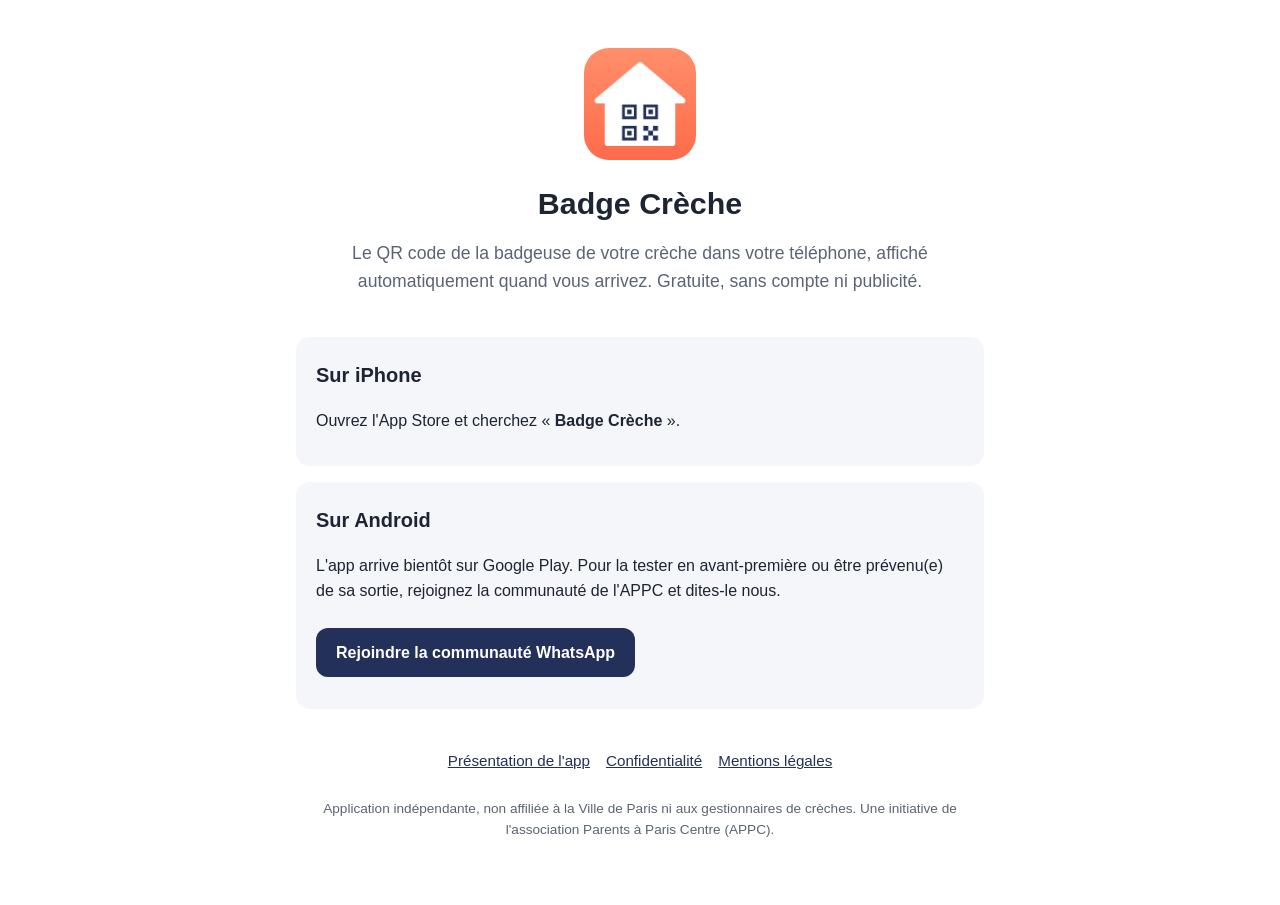
==== docs/app/index.html @ 3019fc19 "Prospectus A4 pour les crèches et page de téléchargement docs/app/ Le prospectus (PDF, aperçu et sou" ====
<!doctype html>
<html lang="fr">
<head>
  <meta charset="utf-8">
  <meta name="viewport" content="width=device-width, initial-scale=1">
  <title>Télécharger Badge Crèche – APPC</title>
  <meta name="description" content="Télécharger Badge Crèche, l'app gratuite de l'APPC qui garde le QR code de la crèche dans votre téléphone.">
  <link rel="apple-touch-icon" href="../apple-touch-icon.png">
  <link rel="icon" href="../apple-touch-icon.png">
  <link rel="stylesheet" href="../style.css">
  <style>.card h2 { margin-top: 0.4rem; }</style>
  <!--
    Adresse imprimée en QR code sur le prospectus (communication/prospectus) : elle ne doit
    jamais changer. iPhone → App Store, Android → Google Play dès que l'app y est publiée ;
    sinon, la page affiche les liens. Aucun traceur, aucune statistique.
  -->
  <script>
    var APP_STORE = "";   // lien de la fiche App Store (Partager → Copier le lien), ex. https://apps.apple.com/fr/app/…/id…
    var GOOGLE_PLAY = ""; // https://play.google.com/store/apps/details?id=fr.parentsapariscentre.badgecreche, une fois en production
    var ua = navigator.userAgent;
    var ios = /iPhone|iPad|iPod/.test(ua) || (/Macintosh/.test(ua) && navigator.maxTouchPoints > 1);
    var android = /Android/.test(ua);
    if (ios && APP_STORE) location.replace(APP_STORE);
    else if (android && GOOGLE_PLAY) location.replace(GOOGLE_PLAY);
  </script>
</head>
<body>
<main>
  <header class="hero">
    <img src="../icon-512.png" alt="Icône Badge Crèche">
    <h1>Badge Crèche</h1>
    <p class="lead">Le QR code de la badgeuse de votre crèche dans votre téléphone, affiché automatiquement quand vous arrivez. Gratuite, sans compte ni publicité.</p>
  </header>

  <div class="card" id="iphone">
    <h2>Sur iPhone</h2>
    <p id="ios-link" hidden><a class="button" href="#">Télécharger dans l'App Store</a></p>
    <p id="ios-search">Ouvrez l'App Store et cherchez « <strong>Badge Crèche</strong> ».</p>
  </div>

  <div class="card" id="android">
    <h2>Sur Android</h2>
    <p id="android-link" hidden><a class="button" href="#">Télécharger sur Google Play</a></p>
    <div id="android-soon">
      <p>L'app arrive bientôt sur Google Play. Pour la tester en avant-première ou être prévenu(e) de sa sortie, rejoignez la communauté de l'APPC et dites-le nous.</p>
      <p><a class="button" href="https://chat.whatsapp.com/CiqGioqeO4yA93wTwvFJMW">Rejoindre la communauté WhatsApp</a></p>
    </div>
  </div>

  <nav class="links">
    <a href="../">Présentation de l'app</a>
    <a href="../confidentialite.html">Confidentialité</a>
    <a href="../mentions-legales.html">Mentions légales</a>
  </nav>
  <footer>Application indépendante, non affiliée à la Ville de Paris ni aux gestionnaires de crèches. Une initiative de l'association Parents à Paris Centre (APPC).</footer>
</main>
<script>
  function show(link, url, fallback) {
    if (!url) return;
    var p = document.getElementById(link);
    p.querySelector("a").href = url;
    p.hidden = false;
    document.getElementById(fallback).hidden = true;
  }
  show("ios-link", APP_STORE, "ios-search");
  show("android-link", GOOGLE_PLAY, "android-soon");
  // Le système de l'appareil passe en premier.
  if (android) document.querySelector("main").insertBefore(document.getElementById("android"), document.getElementById("iphone"));
</script>
</body>
</html>
---- docs/style.css ----
:root {
  --coral: #ff7a59;
  --navy: #22305a;
  --text: #1d2433;
  --muted: #5b6475;
  --bg: #ffffff;
  --card: #f5f6fa;
  --link: #22305a;
}
@media (prefers-color-scheme: dark) {
  :root {
    --text: #eef0f6;
    --muted: #a9b0c0;
    --bg: #121620;
    --card: #1c2230;
    --link: #ff9a7f;
  }
}
* { box-sizing: border-box; }
body {
  margin: 0;
  font-family: -apple-system, BlinkMacSystemFont, "Segoe UI", Roboto, sans-serif;
  line-height: 1.6;
  color: var(--text);
  background: var(--bg);
}
main { max-width: 720px; margin: 0 auto; padding: 32px 16px 64px; }
header.hero { text-align: center; padding: 16px 0 8px; }
header.hero img { width: 112px; height: 112px; border-radius: 25px; }
h1 { font-size: 1.9rem; line-height: 1.25; margin: 16px 0 8px; }
h2 { font-size: 1.25rem; margin-top: 2rem; }
p.lead { font-size: 1.1rem; color: var(--muted); }
a { color: var(--link); }
.card { background: var(--card); border-radius: 14px; padding: 16px 20px; margin: 16px 0; }
.steps { padding-left: 1.2rem; }
.steps li { margin: 0.4rem 0; }
.button {
  display: inline-block; margin-top: 8px; padding: 12px 20px; border-radius: 12px;
  background: var(--navy); color: #fff; text-decoration: none; font-weight: 600;
}
@media (prefers-color-scheme: dark) { .button { background: var(--coral); color: #121620; } }
.todo { background: #fff3cd; color: #664d03; padding: 0 4px; border-radius: 4px; }
nav.links { display: flex; flex-wrap: wrap; gap: 16px; justify-content: center; margin-top: 40px; font-size: 0.95rem; }
footer { text-align: center; color: var(--muted); font-size: 0.85rem; margin-top: 24px; }
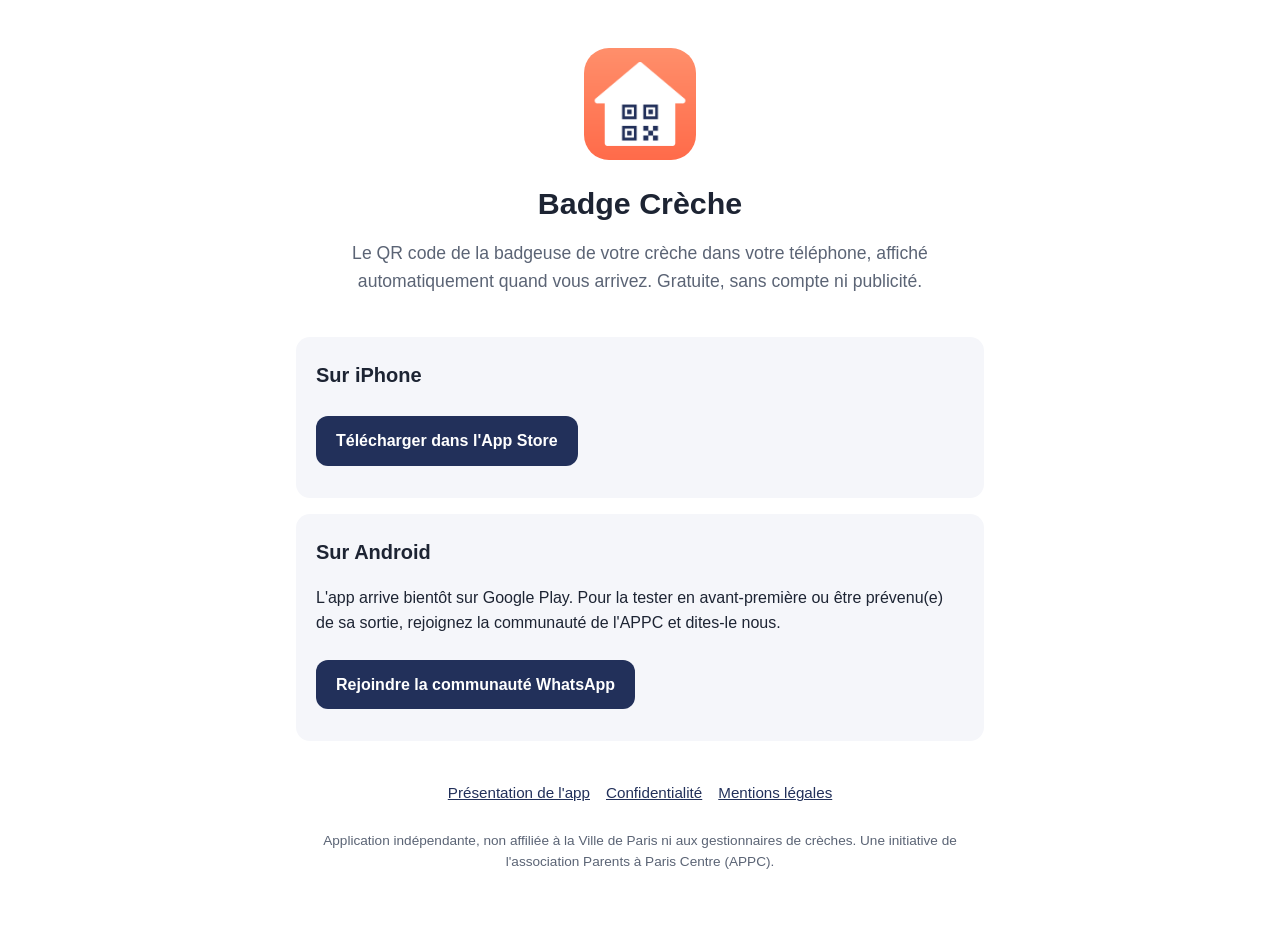
==== commit cab0e914: "Page de téléchargement : lien App Store renseigné L'iPhone et l'iPad sont redirigés vers la fiche id" ====
--- a/docs/app/index.html
+++ b/docs/app/index.html
@@ -15,7 +15,7 @@
     sinon, la page affiche les liens. Aucun traceur, aucune statistique.
   -->
   <script>
-    var APP_STORE = "";   // lien de la fiche App Store (Partager → Copier le lien), ex. https://apps.apple.com/fr/app/…/id…
+    var APP_STORE = "https://apps.apple.com/fr/app/badgeuse-cr%C3%A8che-appc/id6823635433";
     var GOOGLE_PLAY = ""; // https://play.google.com/store/apps/details?id=fr.parentsapariscentre.badgecreche, une fois en production
     var ua = navigator.userAgent;
     var ios = /iPhone|iPad|iPod/.test(ua) || (/Macintosh/.test(ua) && navigator.maxTouchPoints > 1);
@@ -35,7 +35,7 @@
   <div class="card" id="iphone">
     <h2>Sur iPhone</h2>
     <p id="ios-link" hidden><a class="button" href="#">Télécharger dans l'App Store</a></p>
-    <p id="ios-search">Ouvrez l'App Store et cherchez « <strong>Badge Crèche</strong> ».</p>
+    <p id="ios-search">Ouvrez l'App Store et cherchez « <strong>Badgeuse Crèche</strong> ».</p>
   </div>
 
   <div class="card" id="android">
